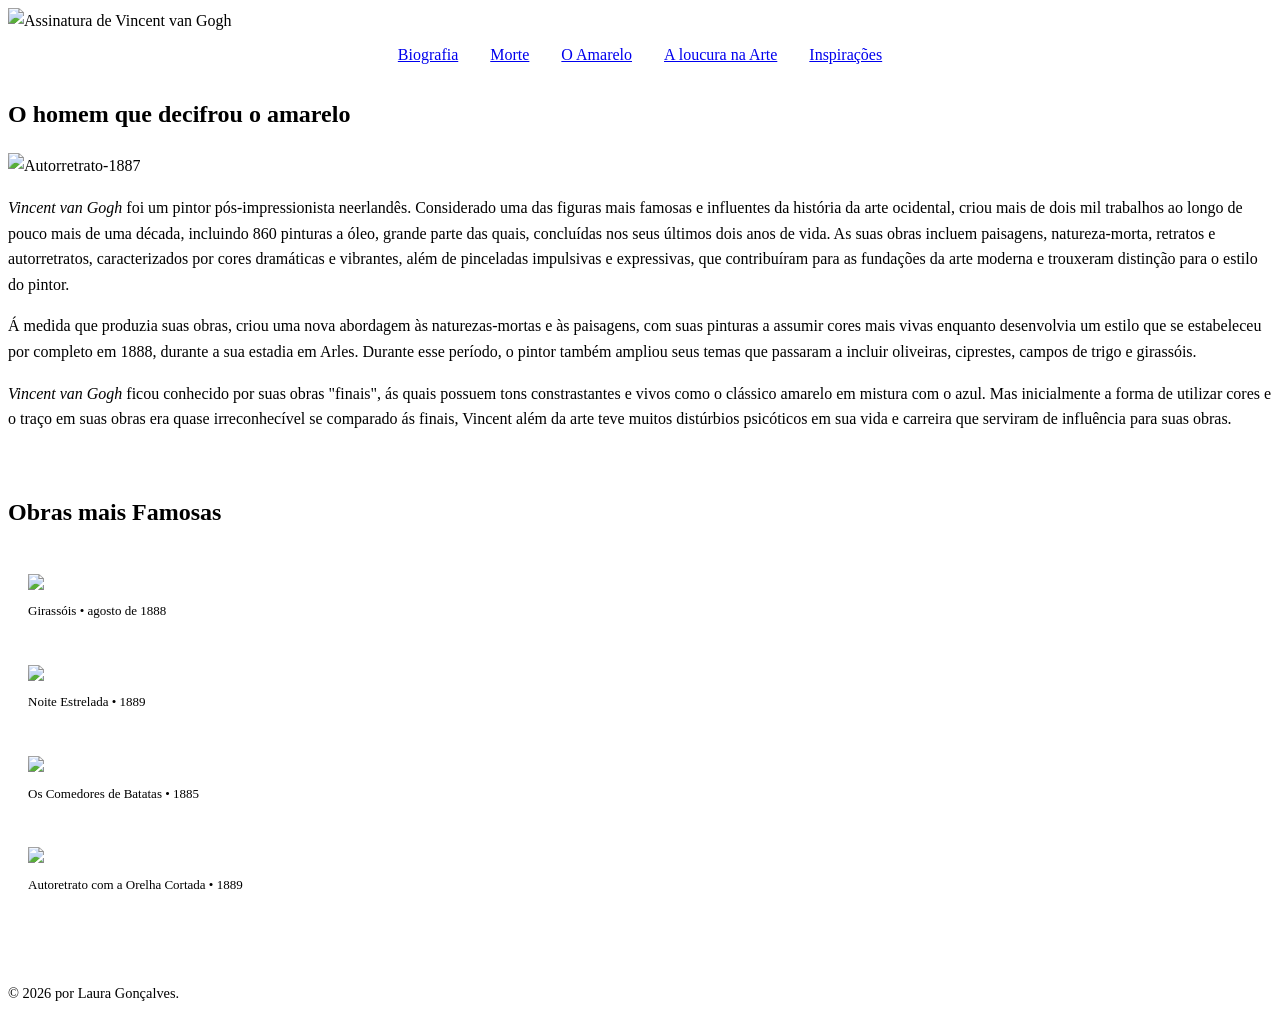
==== index.html @ 4f5bca35 "Clean up HTML structure and formatting Removed HTML entity encoding and fixed formatting." ====
<!DOCTYPE html>
<html lang="en">
<head>
    <meta charset="UTF-8">
    <meta name="viewport" content="width=device-width, initial-scale=1.0">
    <title>Inicio</title>
    <link rel="stylesheet" href="style.css">
</head>
<body>
    
<header>
  <div class="assinatura">
    <img src="img/Vincent_van_Gogh_signature_(Vincent).svg.webp" alt="Assinatura de Vincent van Gogh">
  </div>
</header>

<main>
  <article class="image">
      <nav class="nav-links" id="navLinks">
        <a href="biografia.html">Biografia</a>
        <a href="morte.html">Morte</a>
        <a href="amarelo.html">O Amarelo</a>
        <a href="loucura.html">A loucura na Arte</a>
        <a href="Referencia.html">Inspirações</a>
    </nav>
  </article>

    <h2>O homem que decifrou o amarelo</h2>
    <section class="bio-content">
      <img src="img/Vincent_van_Gogh_-_Self-Portrait_-_Google_Art_Project_(454045).jpg" alt="Autorretrato-1887">
      <article class="bio-text">
        <p>
        <i>Vincent van Gogh</i> foi um pintor pós-impressionista neerlandês. Considerado uma das figuras mais famosas e influentes da história da arte ocidental, criou mais de dois mil trabalhos ao longo de pouco mais de uma década, incluindo 860 pinturas a óleo, grande parte das quais, concluídas nos seus últimos dois anos de vida. As suas obras incluem paisagens, natureza-morta, retratos e autorretratos, caracterizados por cores dramáticas e vibrantes, além de pinceladas impulsivas e expressivas, que contribuíram para as fundações da arte moderna e trouxeram distinção para o estilo do pintor.
        </p>
        <p>
          Á medida que produzia suas obras, criou uma nova abordagem às naturezas-mortas e às paisagens, com suas pinturas a assumir cores mais vivas enquanto desenvolvia um estilo que se estabeleceu por completo em 1888, durante a sua estadia em Arles. Durante esse período, o pintor também ampliou seus temas que passaram a incluir oliveiras, ciprestes, campos de trigo e girassóis.
        </p>
        <p>
          <i>Vincent van Gogh</i> ficou conhecido por suas obras "finais", ás quais possuem tons constrastantes e vivos como o clássico amarelo em mistura com o azul. Mas inicialmente a forma de utilizar cores e o traço em suas obras era quase irreconhecível se comparado ás finais, Vincent além da arte teve muitos distúrbios psicóticos em sua vida e carreira que serviram de influência para suas obras.
        </p>
      </article>
    </section>
  </section><br>

<h2>Obras mais Famosas</h2>
 <section class="obra-grid">
  <div class="obra-card">
    <div class="capa">
      <img src="img/girassois.jpg">
    </div>
    <span>Girassóis • agosto de 1888</span>
 <br>
</div>

  <div class="obra-card">
    <div class="capa">
      <img src="img/Noite-estrelada-Van-Gogh-1024x811-1.jpg">
    </div>
    <span>Noite Estrelada • 1889</span>
</div>

  <div class="obra-card">
    <div class="capa">
      <img src="img/oscomedoresdebatatas-cke.webp">
    </div>
    <span>Os Comedores de Batatas • 1885</span>
</div>

<div class="obra-card">
    <div class="capa">
      <img src="img/autorretratocomaorelhacortada-cke.webp">
    </div>
    <span>Autoretrato com a Orelha Cortada • 1889</span>
</div><br>
</main><br>


<footer>
    <p>&copy; 2026 por Laura Gonçalves.</p>
</footer>
</body>
</html>
---- style.css ----
body {
  line-height: 1.6;
  overflow-wrap: break-word;
}

img {
  max-width: 100%;
  height: auto;
}

h1 {
  font-size: clamp(1.25rem, 1rem + 1.5vw, 1.5rem);
}

h2 {
  font-size: clamp(1.25rem, 1rem + 1.5vw, 1.5rem);
}

header {
  padding: 0.5rem var(--gutter);
  justify-content: center;
  align-items: center;
}

header h1 {
  font-size: clamp(1.5rem, 1rem + 3vw, 2.1875rem);
}

main {
  font-size: 1rem;
}

main > *:not(.image) {
  width: min(100% - 2 * var(--gutter), 80rem);
  margin-inline: auto;
}

main p {
  margin-bottom: 1rem;
}

footer {
  padding: 0.75rem var(--gutter);
  justify-content: center;
  font-size: 0.9rem;
}

.nav-links {
  display: flex;
  flex-wrap: wrap;
  justify-content: center;
  gap: 0.25rem 1rem;
  padding: 0.75rem var(--gutter);
  margin-bottom: 0;
}

.nav-links a {
  font-size: 1rem;
  padding: 0.5rem;
}


.bio-content,
.b-content {
  gap: clamp(1rem, 4vw, 2.5rem);
}

.bio-content img,
.b-content img {
  width: min(100%, 17.5rem);
  height: auto;
  aspect-ratio: 1 / 1;
}

.bio-text,
.b-text {
  flex: 1 1 18rem;
  min-width: 0;
  font-size: 1rem;
}

.assinatura img {
  display: block;
  max-width: 100%;
  height: auto;
}

.obra-grid {
  grid-template-columns: repeat(auto-fit, minmax(min(100%, 14rem), 1fr));
  gap: clamp(1rem, 3vw, 1.5625rem);
}

.obra-card {
  padding: clamp(0.75rem, 2vw, 1.25rem);
}

.obra-card span {
  font-size: 0.8125rem;
}

.loucura img {
  display: block;
  width: 100%;
  max-width: 37.5rem;
  height: auto;
  aspect-ratio: 1 / 1;
  object-fit: cover;
  margin: 0 auto 1rem;
}

#ref {
  padding: 1rem 1.25rem;
  gap: 1rem;
  flex-wrap: wrap;
}

#ref ul {
  padding-left: 1.25rem;
  flex: 1 1 15rem;
  min-width: 0;
}

#ref li {
  overflow-wrap: anywhere;
}

.butao {
  min-height: 2.75rem;
}

#tinoco img {
  display: block;
  width: 100%;
  max-width: 68.75rem;
  height: auto;
  aspect-ratio: 11 / 6;
  margin: 1.25rem auto;
}

@media (min-width: 100rem) {
  html {
    font-size: 112.5%;
  }
}

@media (max-width: 48rem) {

  .nav-links {
    gap: 0;
  }

  .nav-links a {
    display: block;
    padding: 0.8rem 0.5rem;
    border-top: 1px solid rgba(233, 228, 179, 0.25);
  }

  .bio-content,
  .b-content {
    flex-direction: column;
    align-items: stretch;
  }

  .bio-content img,
  .b-content img {
    width: 100%;
    max-width: 28rem;
    align-self: center;
  }

  .bio-text,
  .b-text {
    flex: none;
    width: 100%;
  }

  .b-text img {
    display: block;
    margin-inline: auto;
  }

  .b-content label {
    display: block;
    text-align: center;
    font-size: 0.875rem;
  }

  #ref {
    flex-direction: column;
    gap: 0.5rem;
  }

  #ref ul {
    flex: none;
  }
}
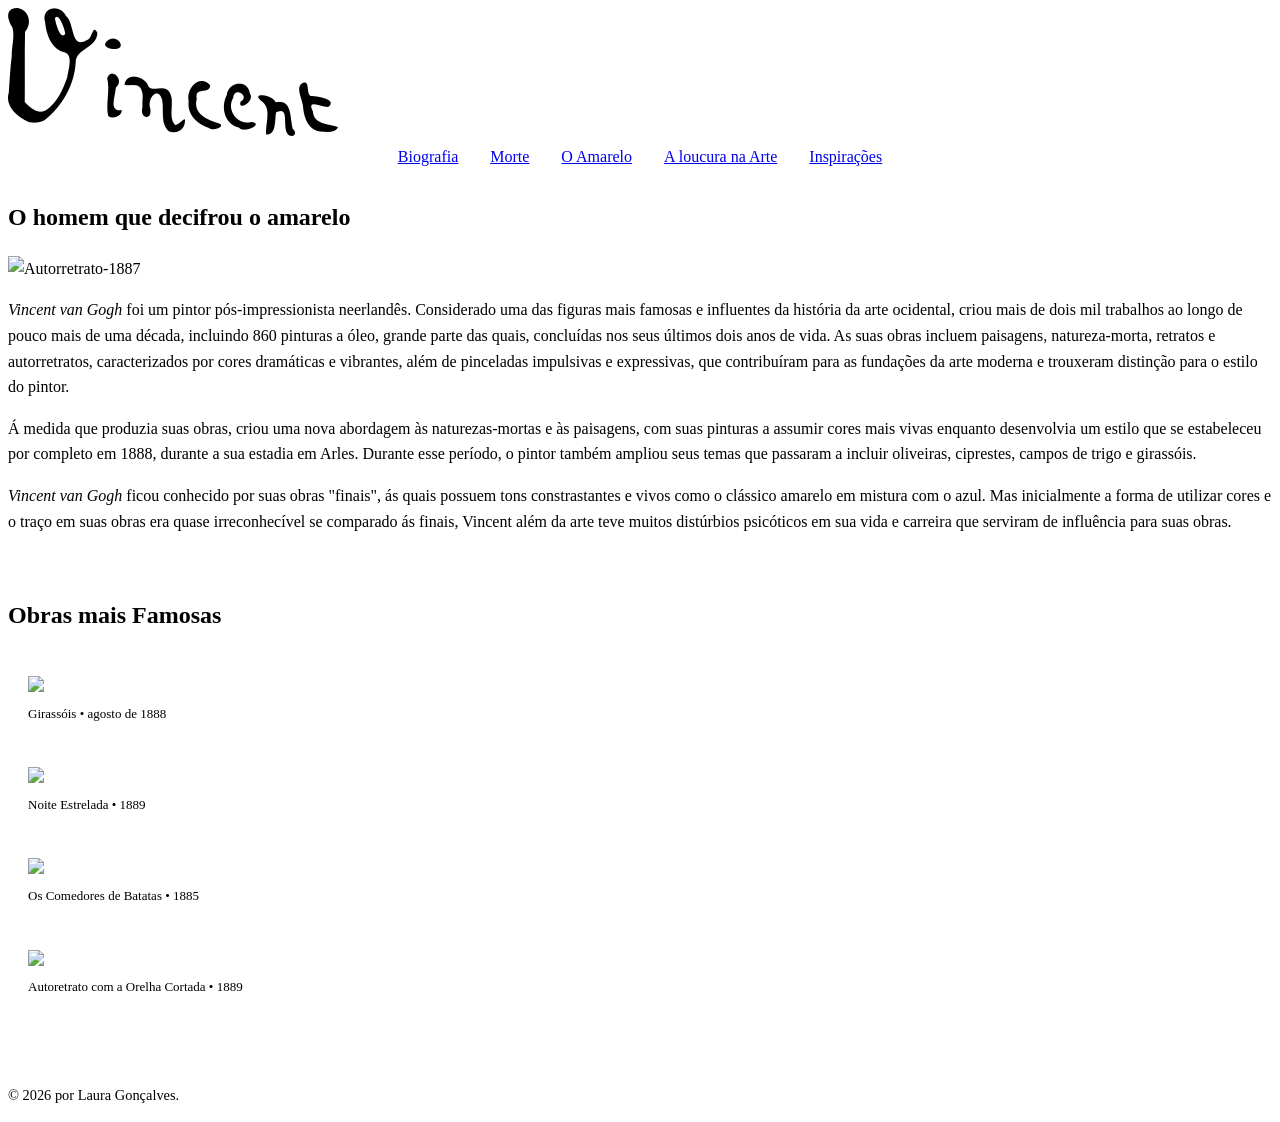
==== commit 820f2980: "Fix HTML encoding issues in index.html" ====
--- a/index.html
+++ b/index.html
@@ -10,7 +10,7 @@
     
 <header>
   <div class="assinatura">
-    <img src="img/Vincent_van_Gogh_signature_(Vincent).svg.webp" alt="Assinatura de Vincent van Gogh">
+    <img src="Vincent_van_Gogh_signature_(Vincent).svg.webp" alt="Assinatura de Vincent van Gogh">
   </div>
 </header>
 
--- a/style.css
+++ b/style.css
@@ -1,6 +1,7 @@
 body {
   line-height: 1.6;
   overflow-wrap: break-word;
+  background-image: url(fundo.png);
 }
 
 img {
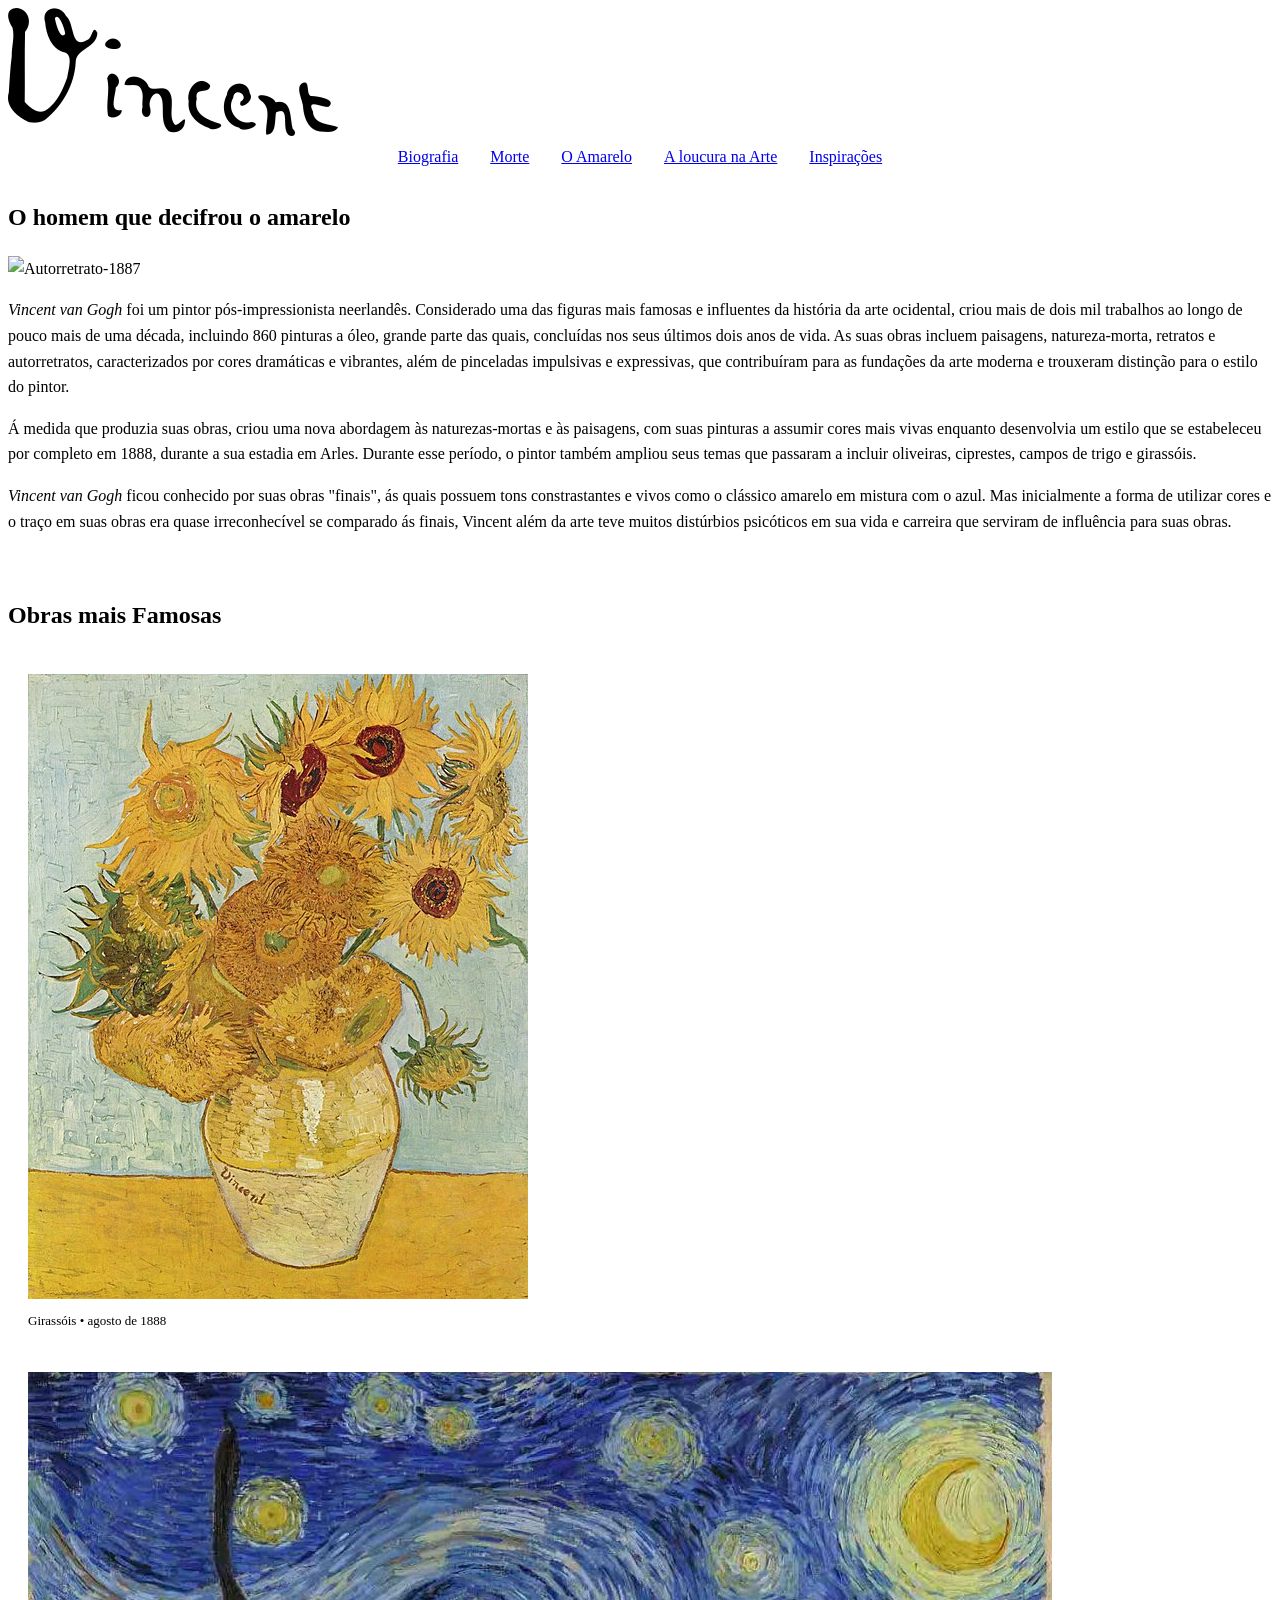
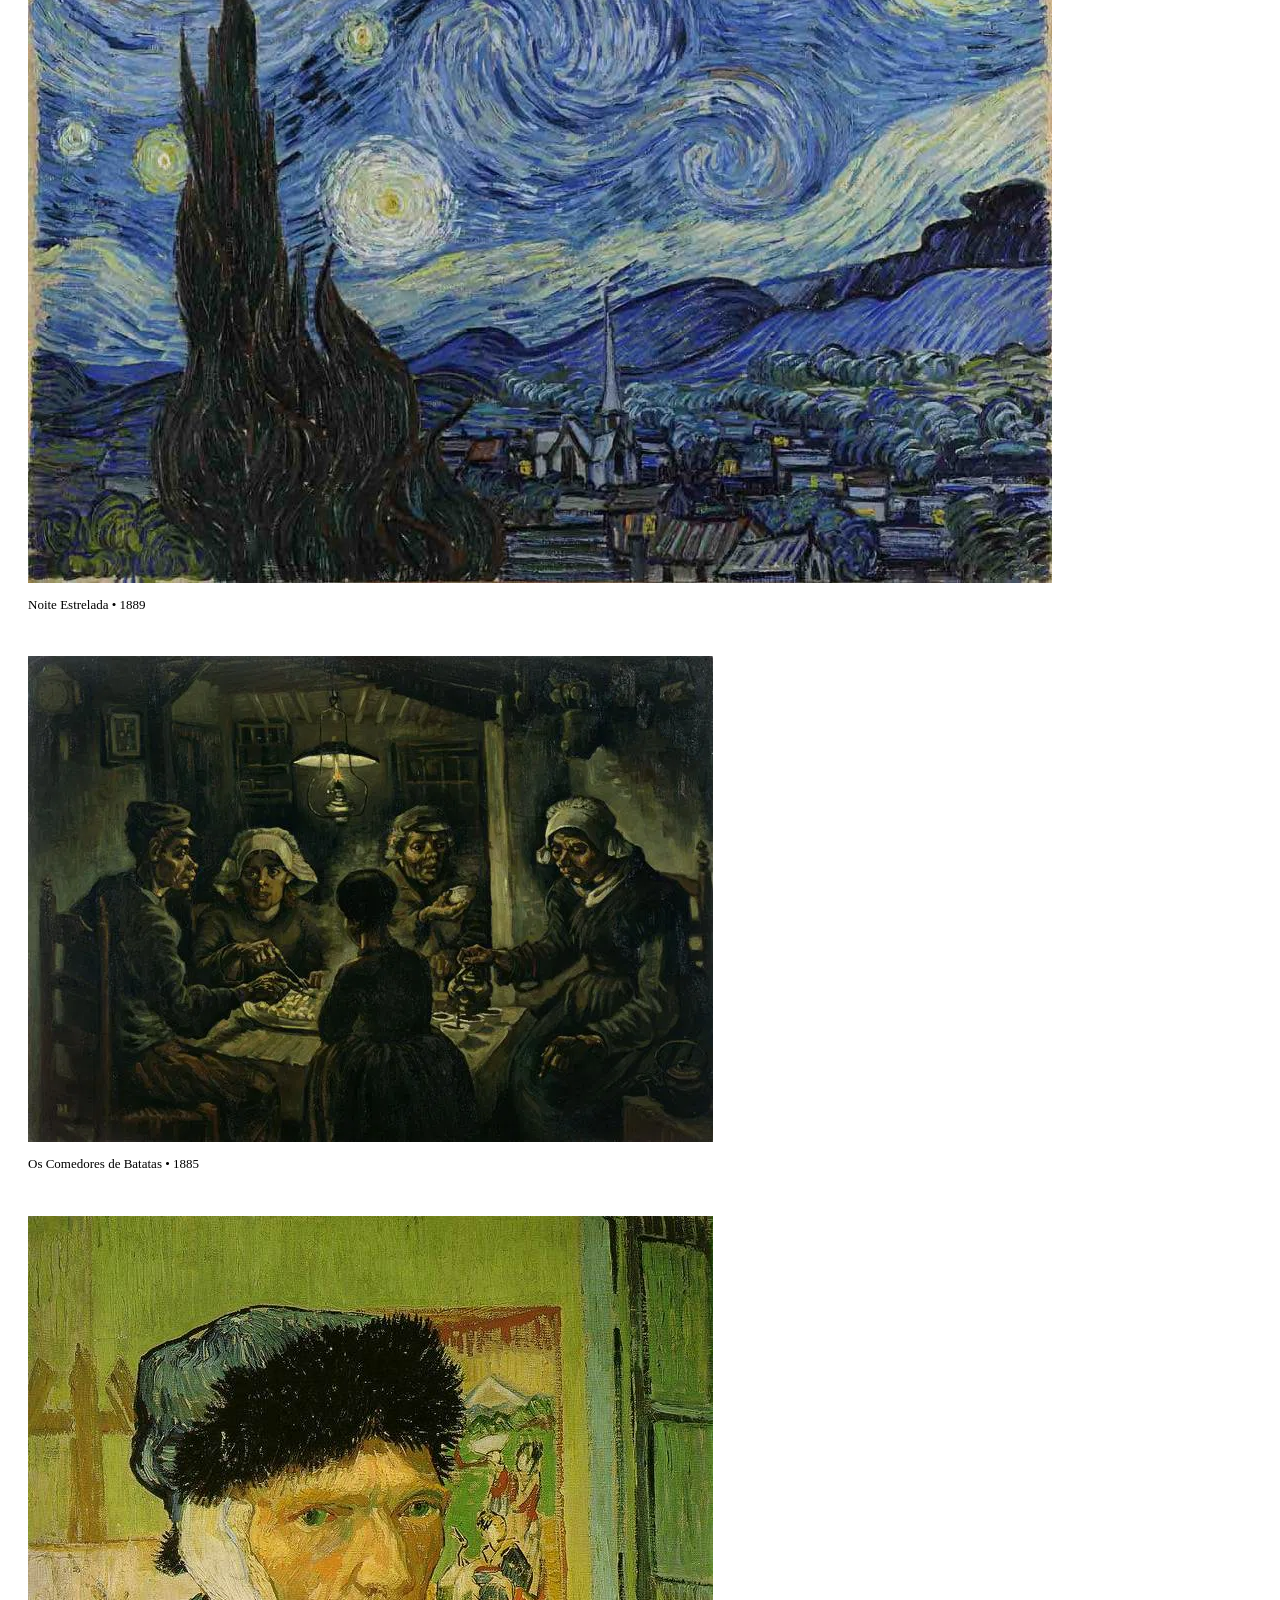
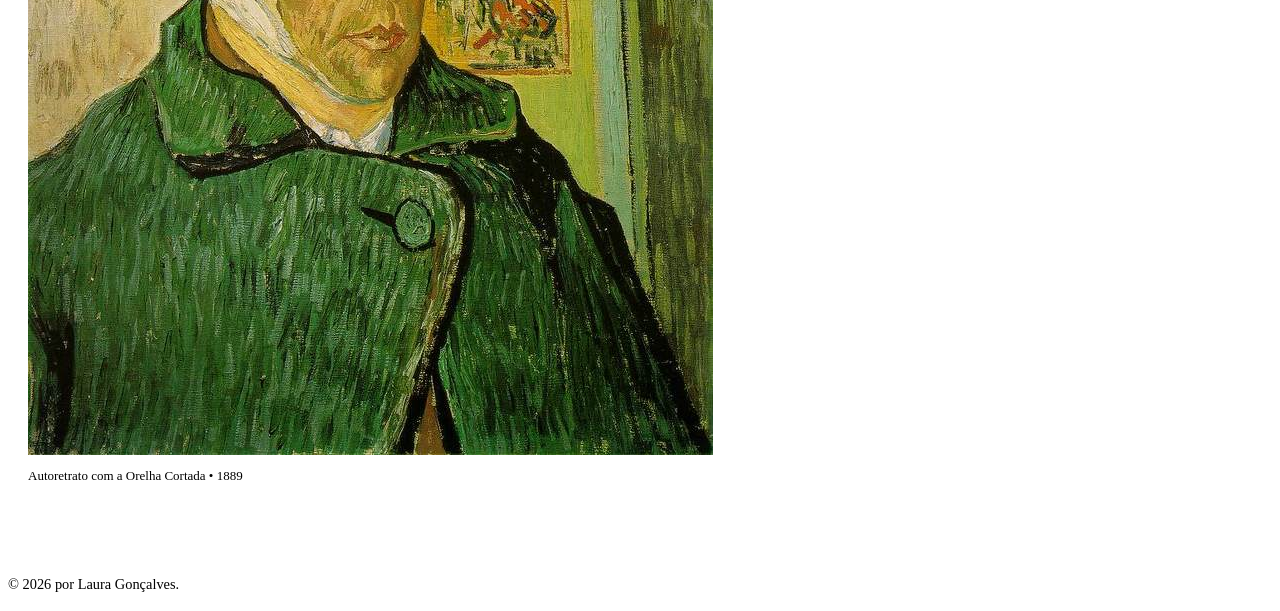
==== commit cb59ab9a: "Fix HTML encoding issues in index.html" ====
--- a/index.html
+++ b/index.html
@@ -27,7 +27,7 @@
 
     <h2>O homem que decifrou o amarelo</h2>
     <section class="bio-content">
-      <img src="img/Vincent_van_Gogh_-_Self-Portrait_-_Google_Art_Project_(454045).jpg" alt="Autorretrato-1887">
+      <img src="Vincent_van_Gogh_-_Self-Portrait_-_Google_Art_Project_(454045).jpg" alt="Autorretrato-1887">
       <article class="bio-text">
         <p>
         <i>Vincent van Gogh</i> foi um pintor pós-impressionista neerlandês. Considerado uma das figuras mais famosas e influentes da história da arte ocidental, criou mais de dois mil trabalhos ao longo de pouco mais de uma década, incluindo 860 pinturas a óleo, grande parte das quais, concluídas nos seus últimos dois anos de vida. As suas obras incluem paisagens, natureza-morta, retratos e autorretratos, caracterizados por cores dramáticas e vibrantes, além de pinceladas impulsivas e expressivas, que contribuíram para as fundações da arte moderna e trouxeram distinção para o estilo do pintor.
@@ -46,7 +46,7 @@
  <section class="obra-grid">
   <div class="obra-card">
     <div class="capa">
-      <img src="img/girassois.jpg">
+      <img src="girassois.jpg">
     </div>
     <span>Girassóis • agosto de 1888</span>
  <br>
@@ -54,21 +54,21 @@
 
   <div class="obra-card">
     <div class="capa">
-      <img src="img/Noite-estrelada-Van-Gogh-1024x811-1.jpg">
+      <img src="Noite-estrelada-Van-Gogh-1024x811-1.jpg">
     </div>
     <span>Noite Estrelada • 1889</span>
 </div>
 
   <div class="obra-card">
     <div class="capa">
-      <img src="img/oscomedoresdebatatas-cke.webp">
+      <img src="oscomedoresdebatatas-cke.webp">
     </div>
     <span>Os Comedores de Batatas • 1885</span>
 </div>
 
 <div class="obra-card">
     <div class="capa">
-      <img src="img/autorretratocomaorelhacortada-cke.webp">
+      <img src="autorretratocomaorelhacortada-cke.webp">
     </div>
     <span>Autoretrato com a Orelha Cortada • 1889</span>
 </div><br>
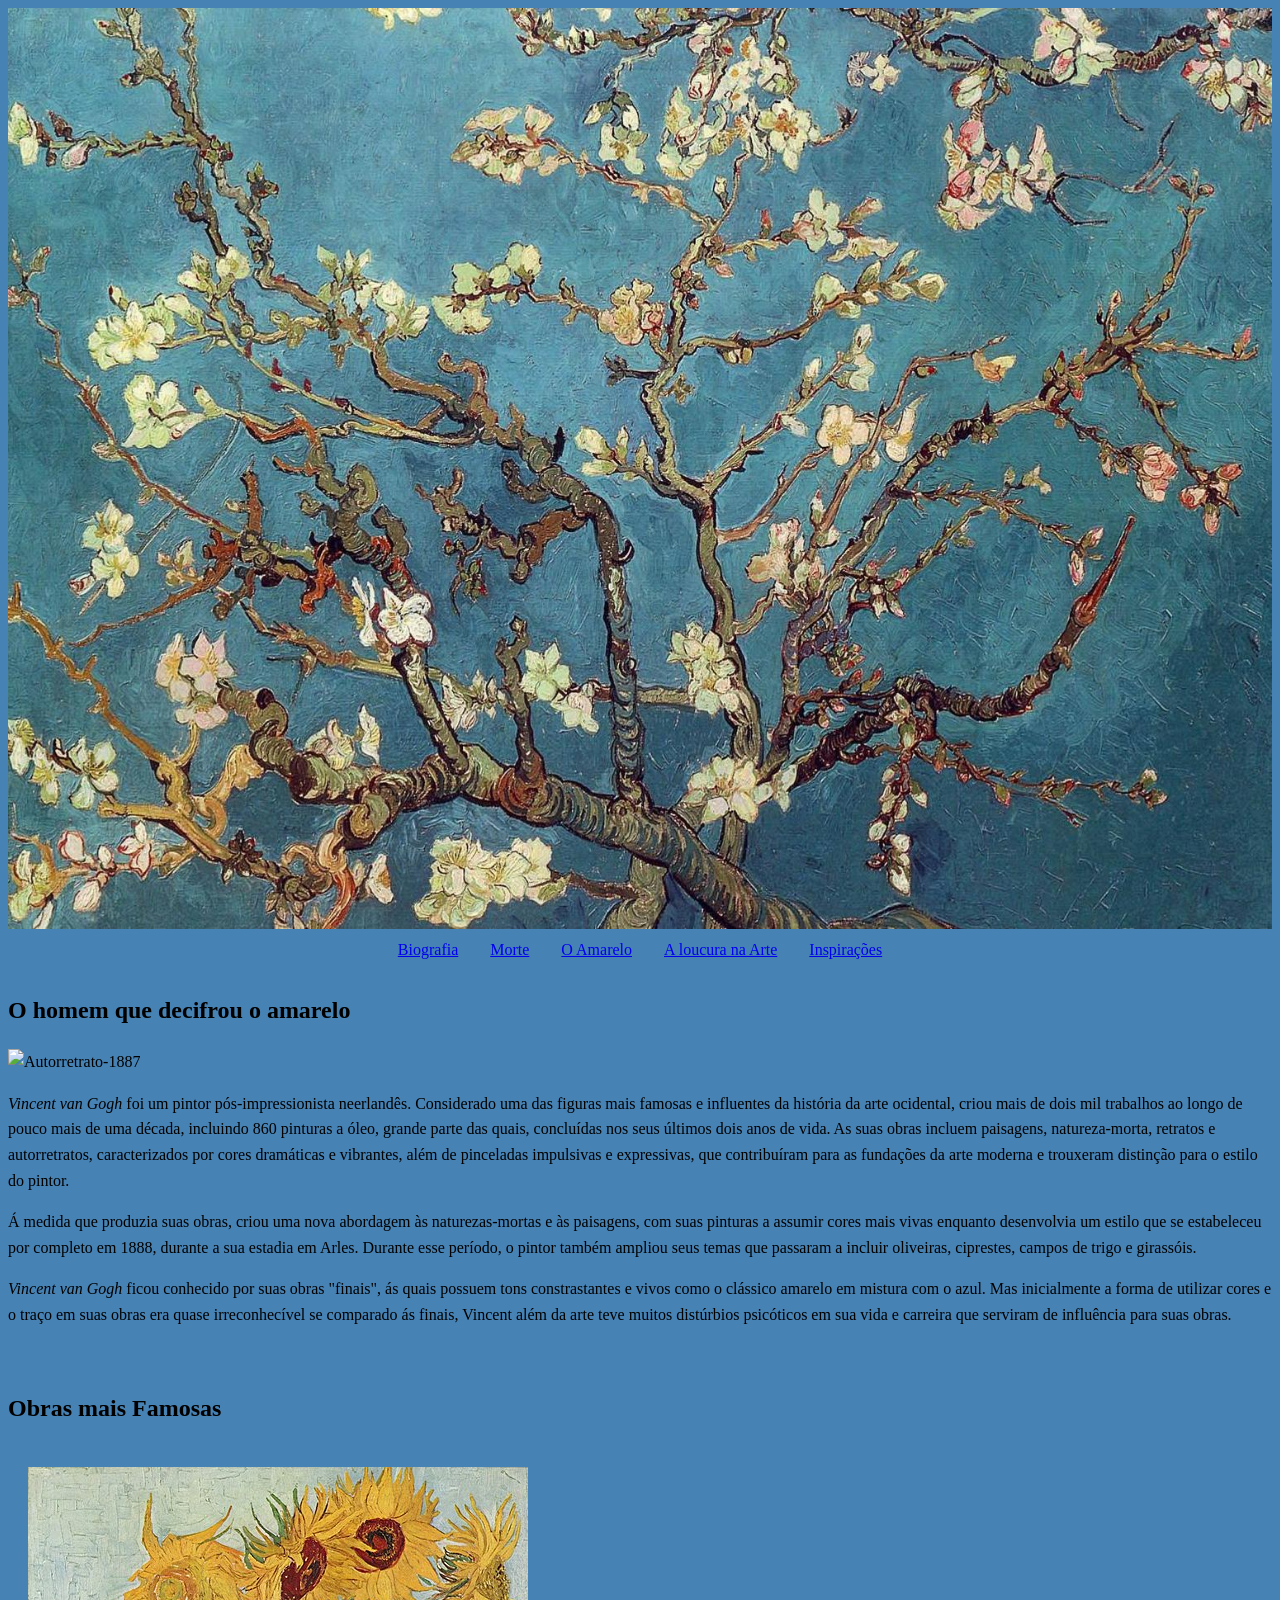
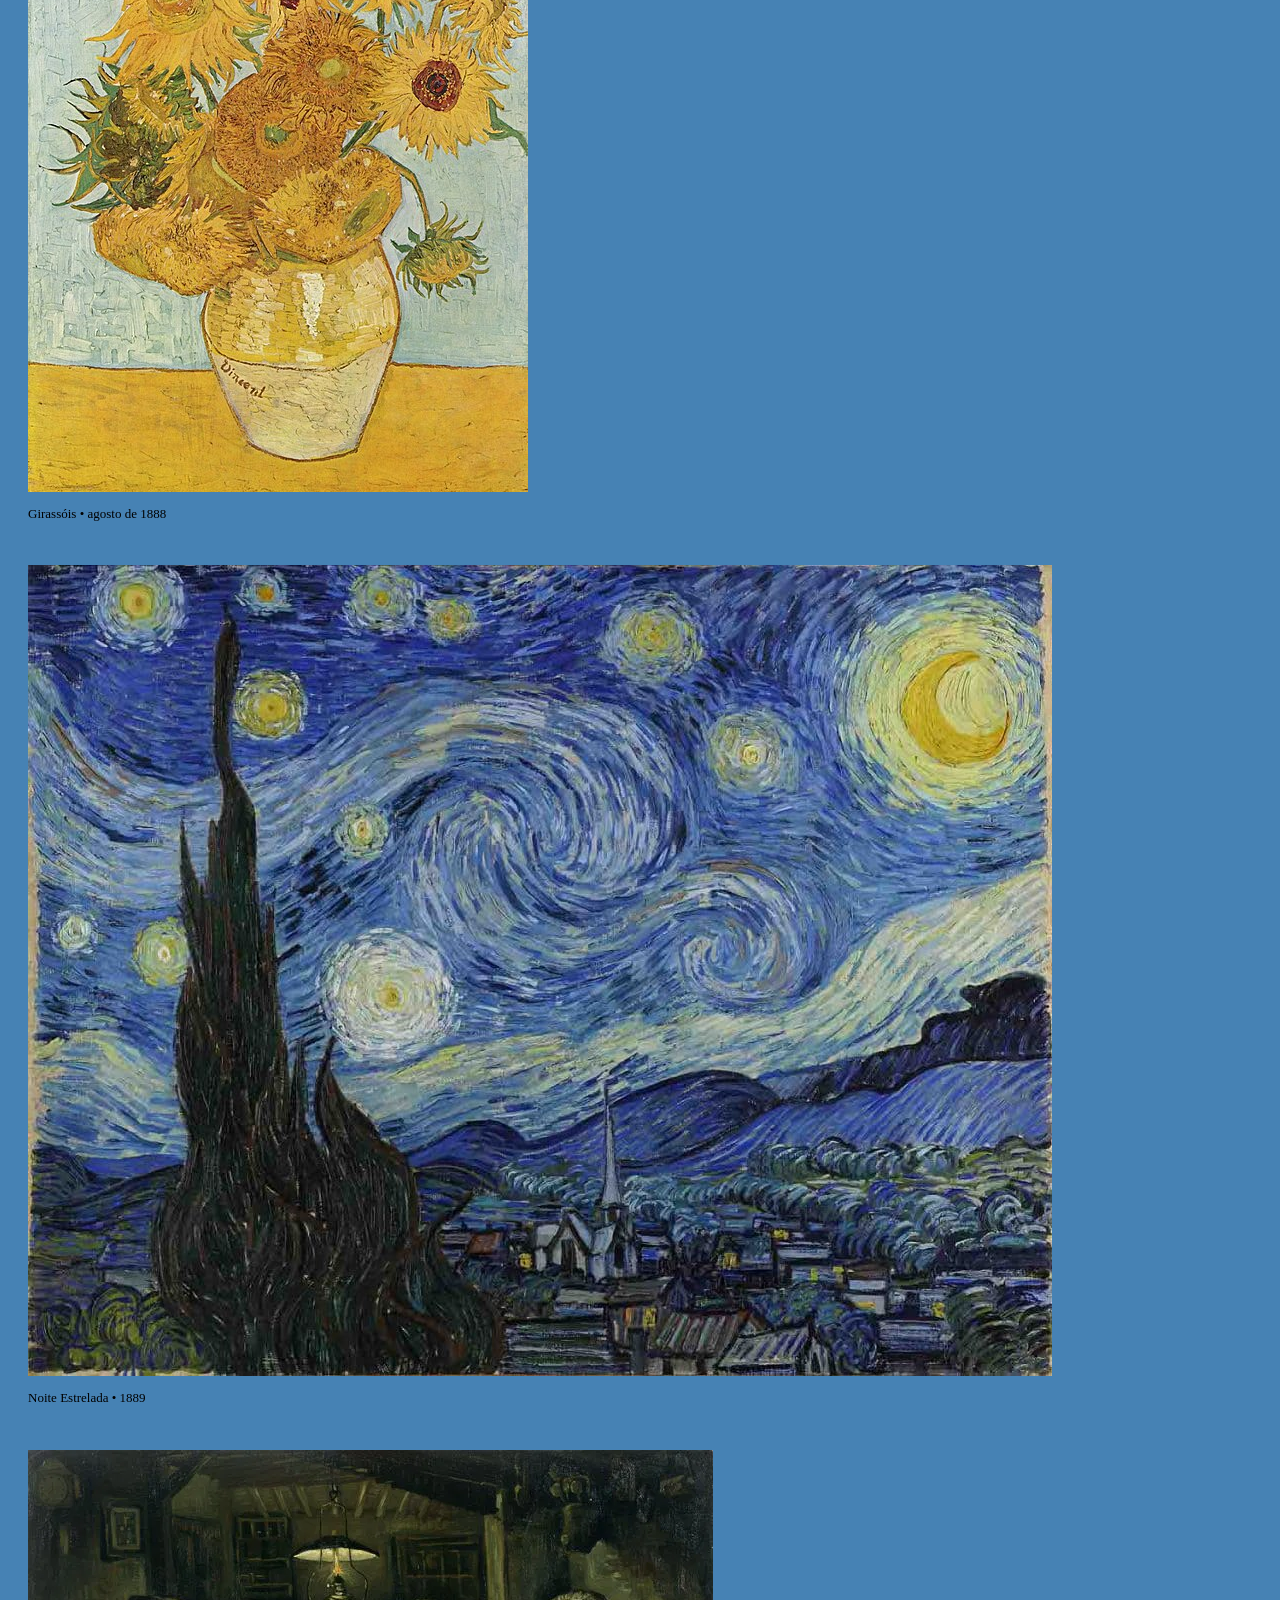
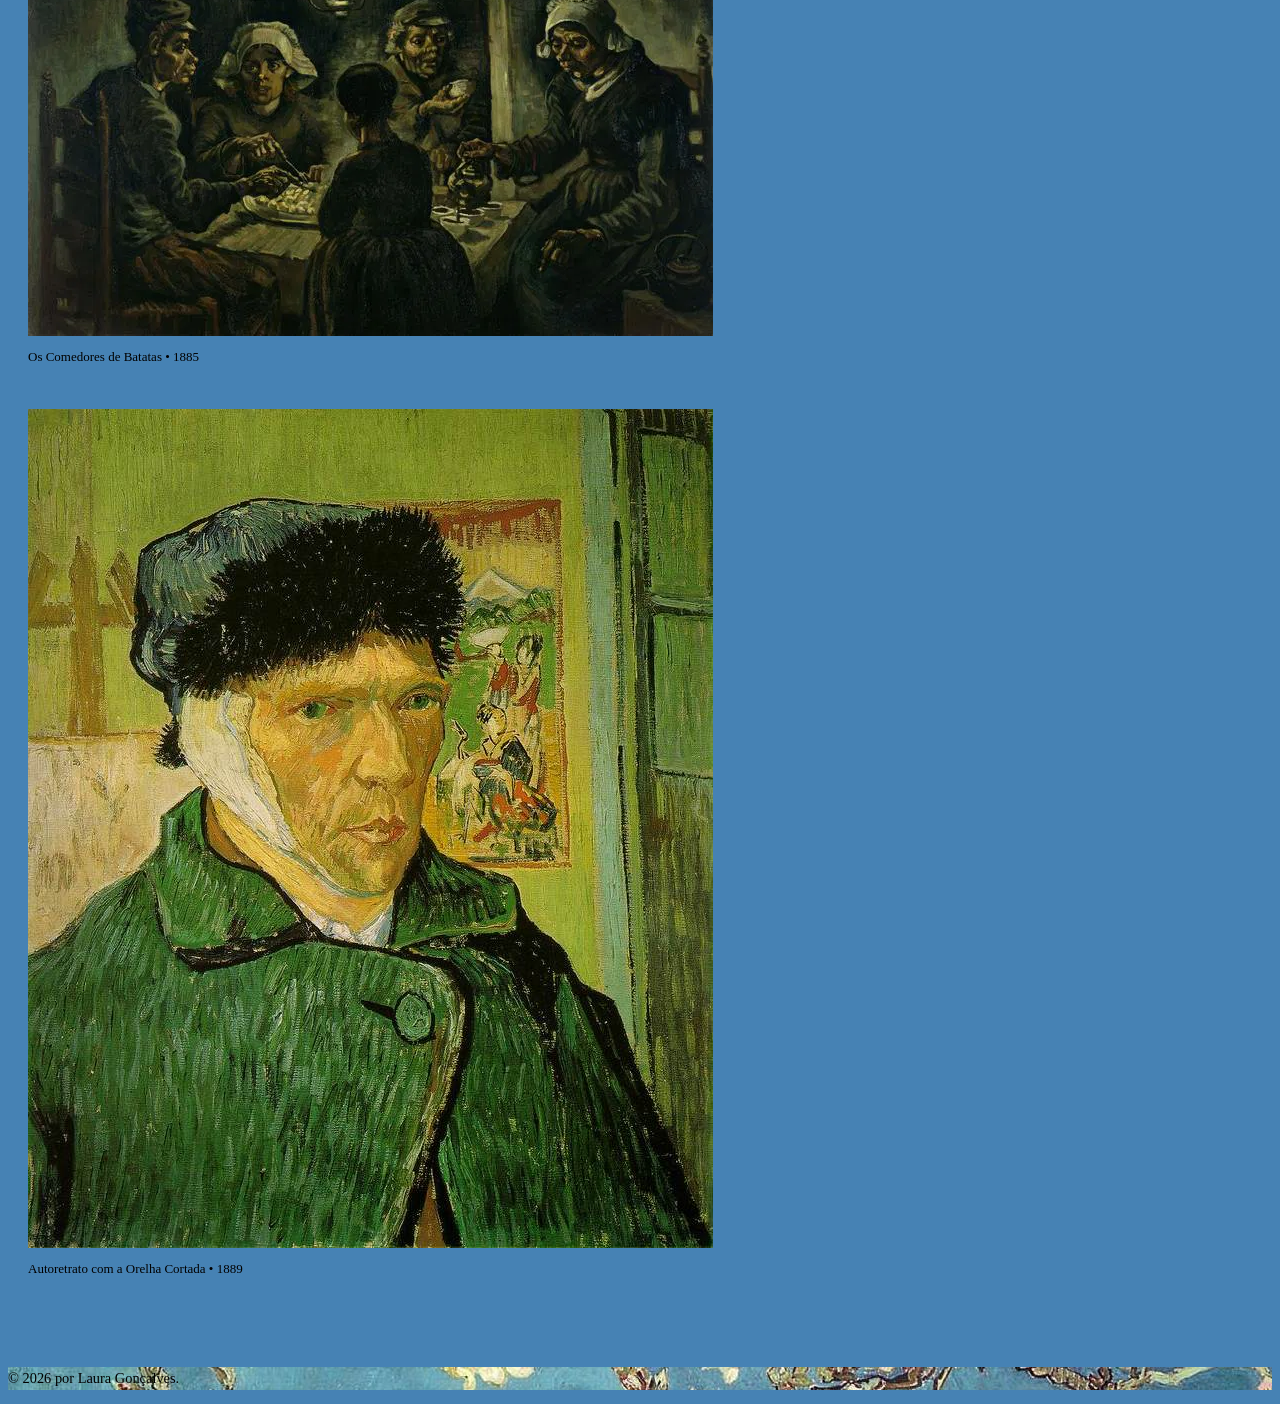
==== commit 802c9a1c: "Modify index.html layout and update signature image Updated the signature image and adjusted the lay" ====
--- a/index.html
+++ b/index.html
@@ -10,7 +10,7 @@
     
 <header>
   <div class="assinatura">
-    <img src="Vincent_van_Gogh_signature_(Vincent).svg.webp" alt="Assinatura de Vincent van Gogh">
+    <img src="fundo.jpg">
   </div>
 </header>
 
--- a/style.css
+++ b/style.css
@@ -1,7 +1,7 @@
 body {
   line-height: 1.6;
   overflow-wrap: break-word;
-  background-image: url(fundo.png);
+  background-color: #4682B4;
 }
 
 img {
@@ -21,6 +21,7 @@
   padding: 0.5rem var(--gutter);
   justify-content: center;
   align-items: center;
+  background-image: url(fundo.jpg);
 }
 
 header h1 {
@@ -44,6 +45,7 @@
   padding: 0.75rem var(--gutter);
   justify-content: center;
   font-size: 0.9rem;
+  background-image: url(fundo.jpg);
 }
 
 .nav-links {
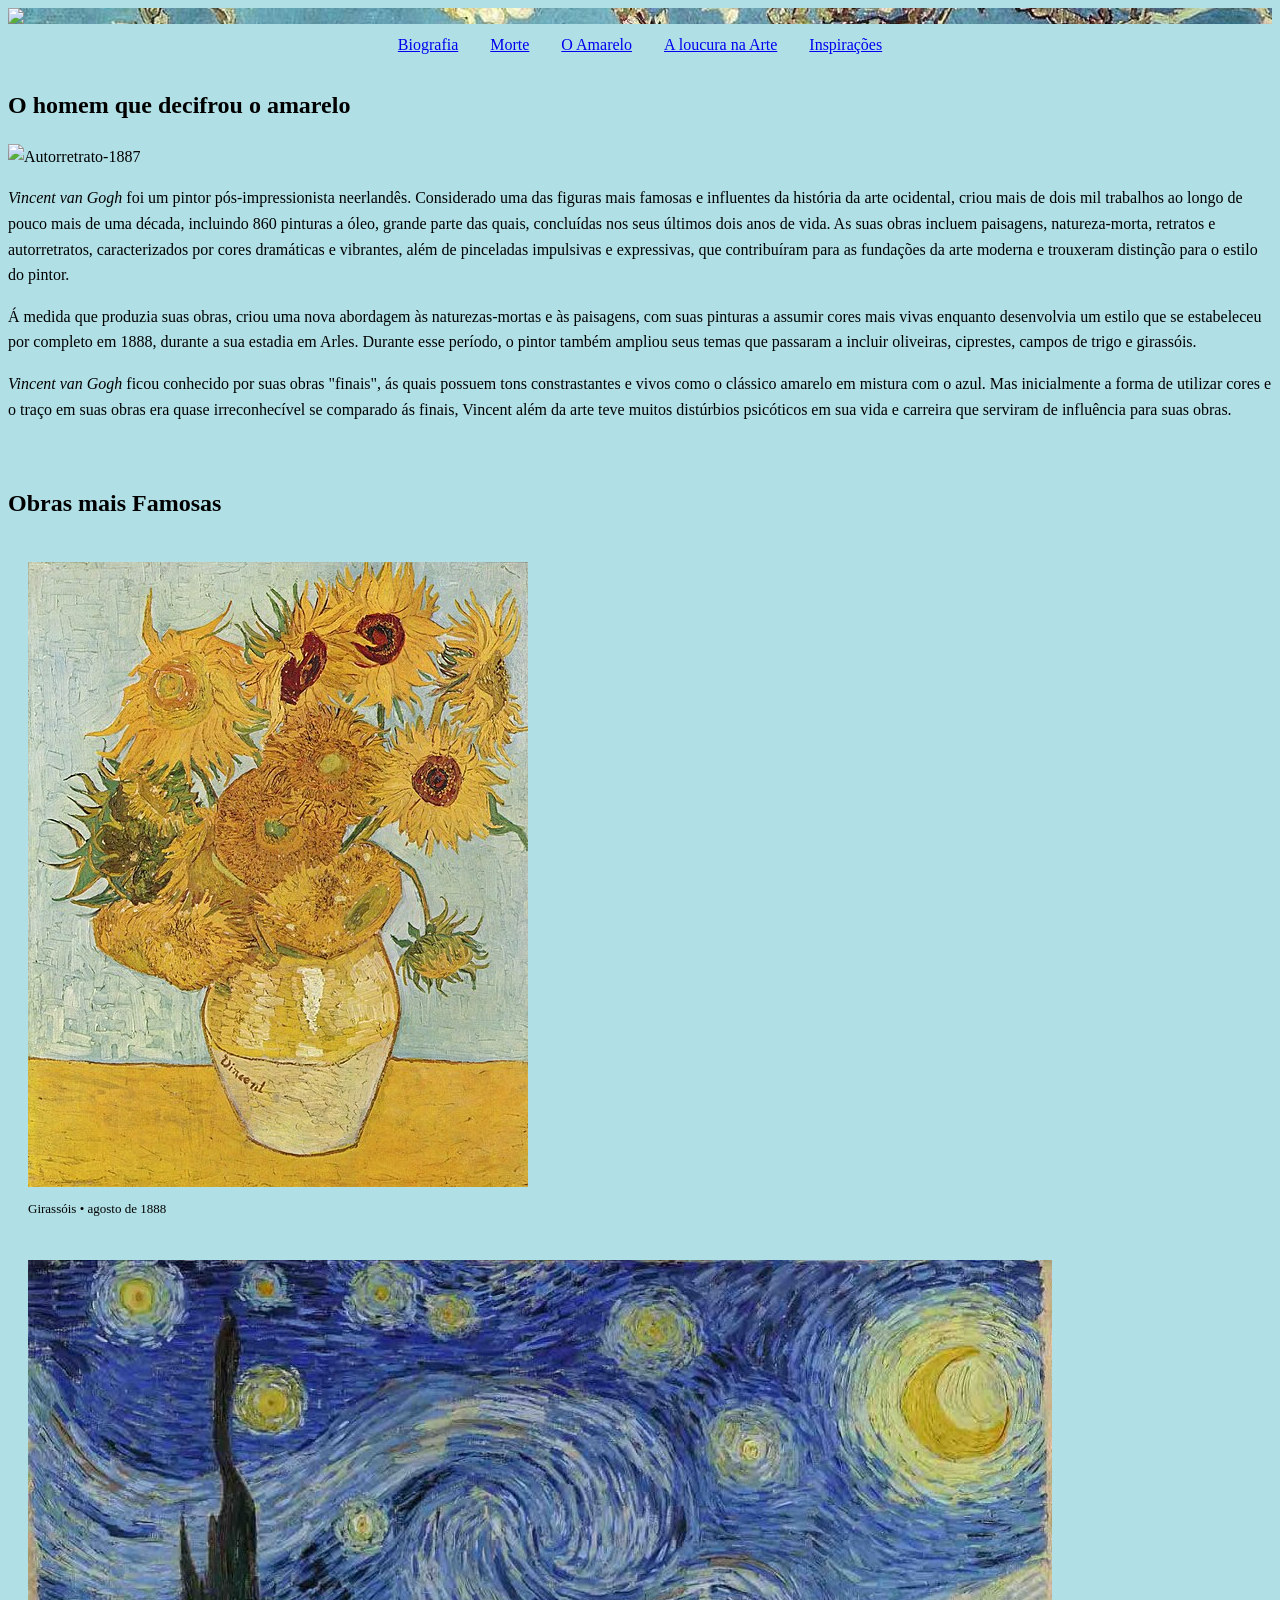
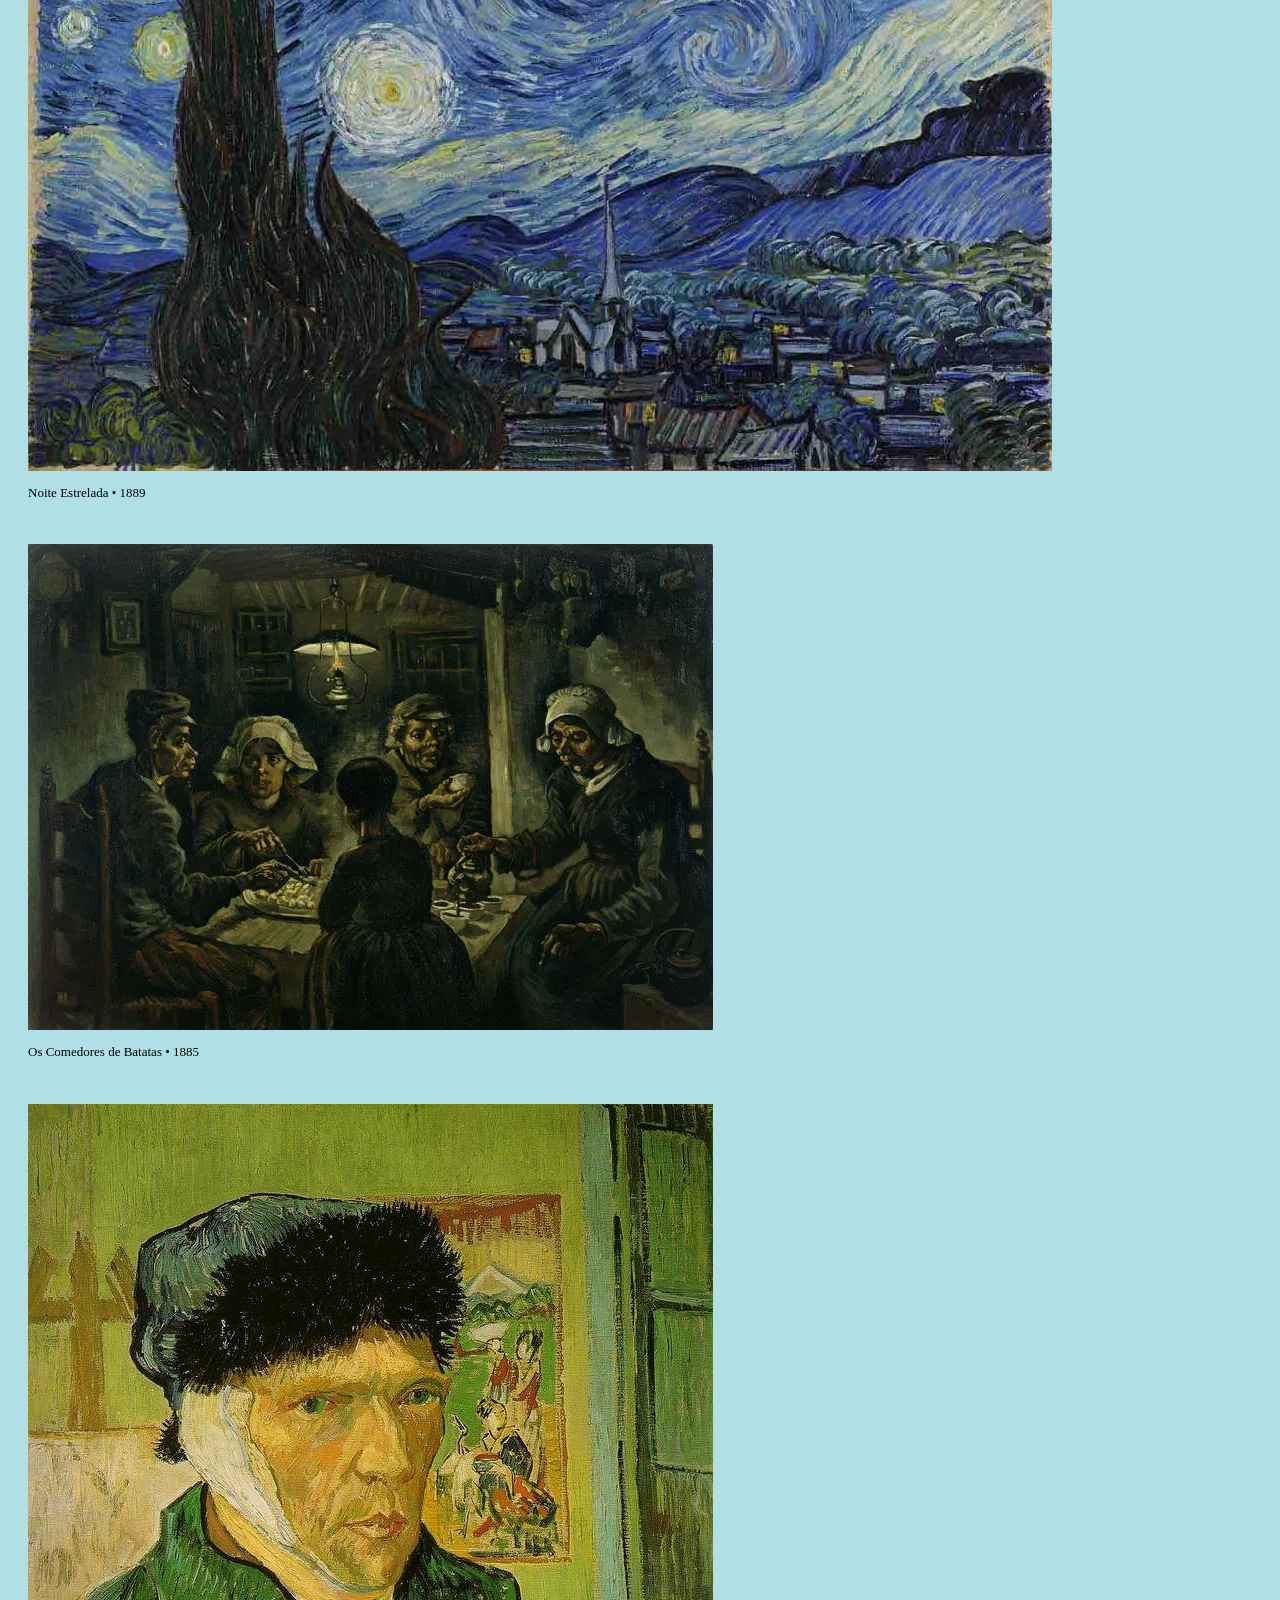
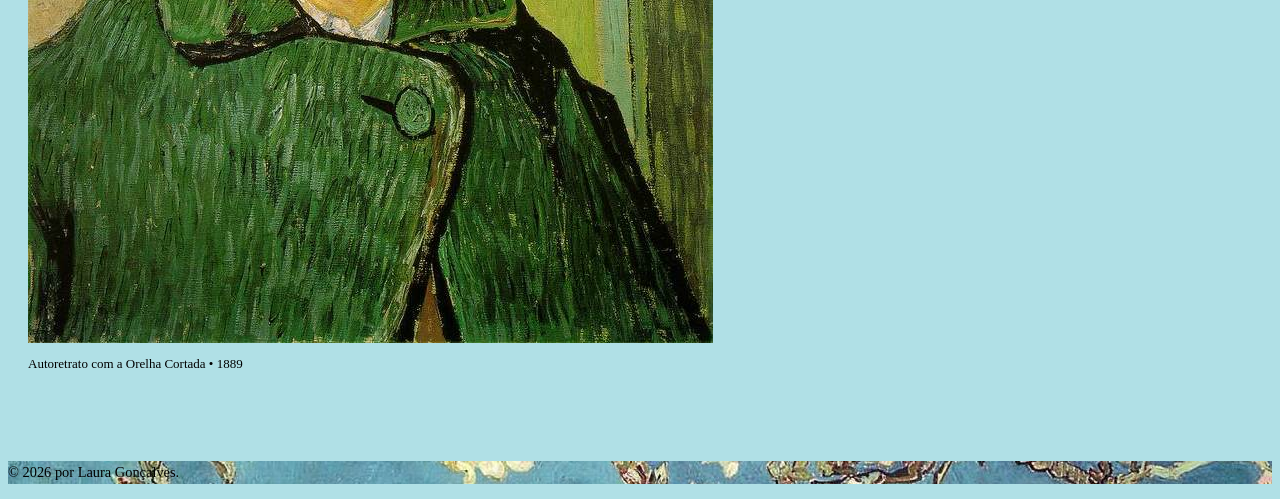
==== commit 98cdba38: "Modify header image and fix HTML structure Updated the signature image in the header and corrected H" ====
--- a/index.html
+++ b/index.html
@@ -10,7 +10,7 @@
     
 <header>
   <div class="assinatura">
-    <img src="fundo.jpg">
+    <img src="Assinatura de Vincent van Gogh">
   </div>
 </header>
 
--- a/style.css
+++ b/style.css
@@ -1,7 +1,7 @@
 body {
   line-height: 1.6;
   overflow-wrap: break-word;
-  background-color: #4682B4;
+  background-color:	#B0E0E6;
 }
 
 img {
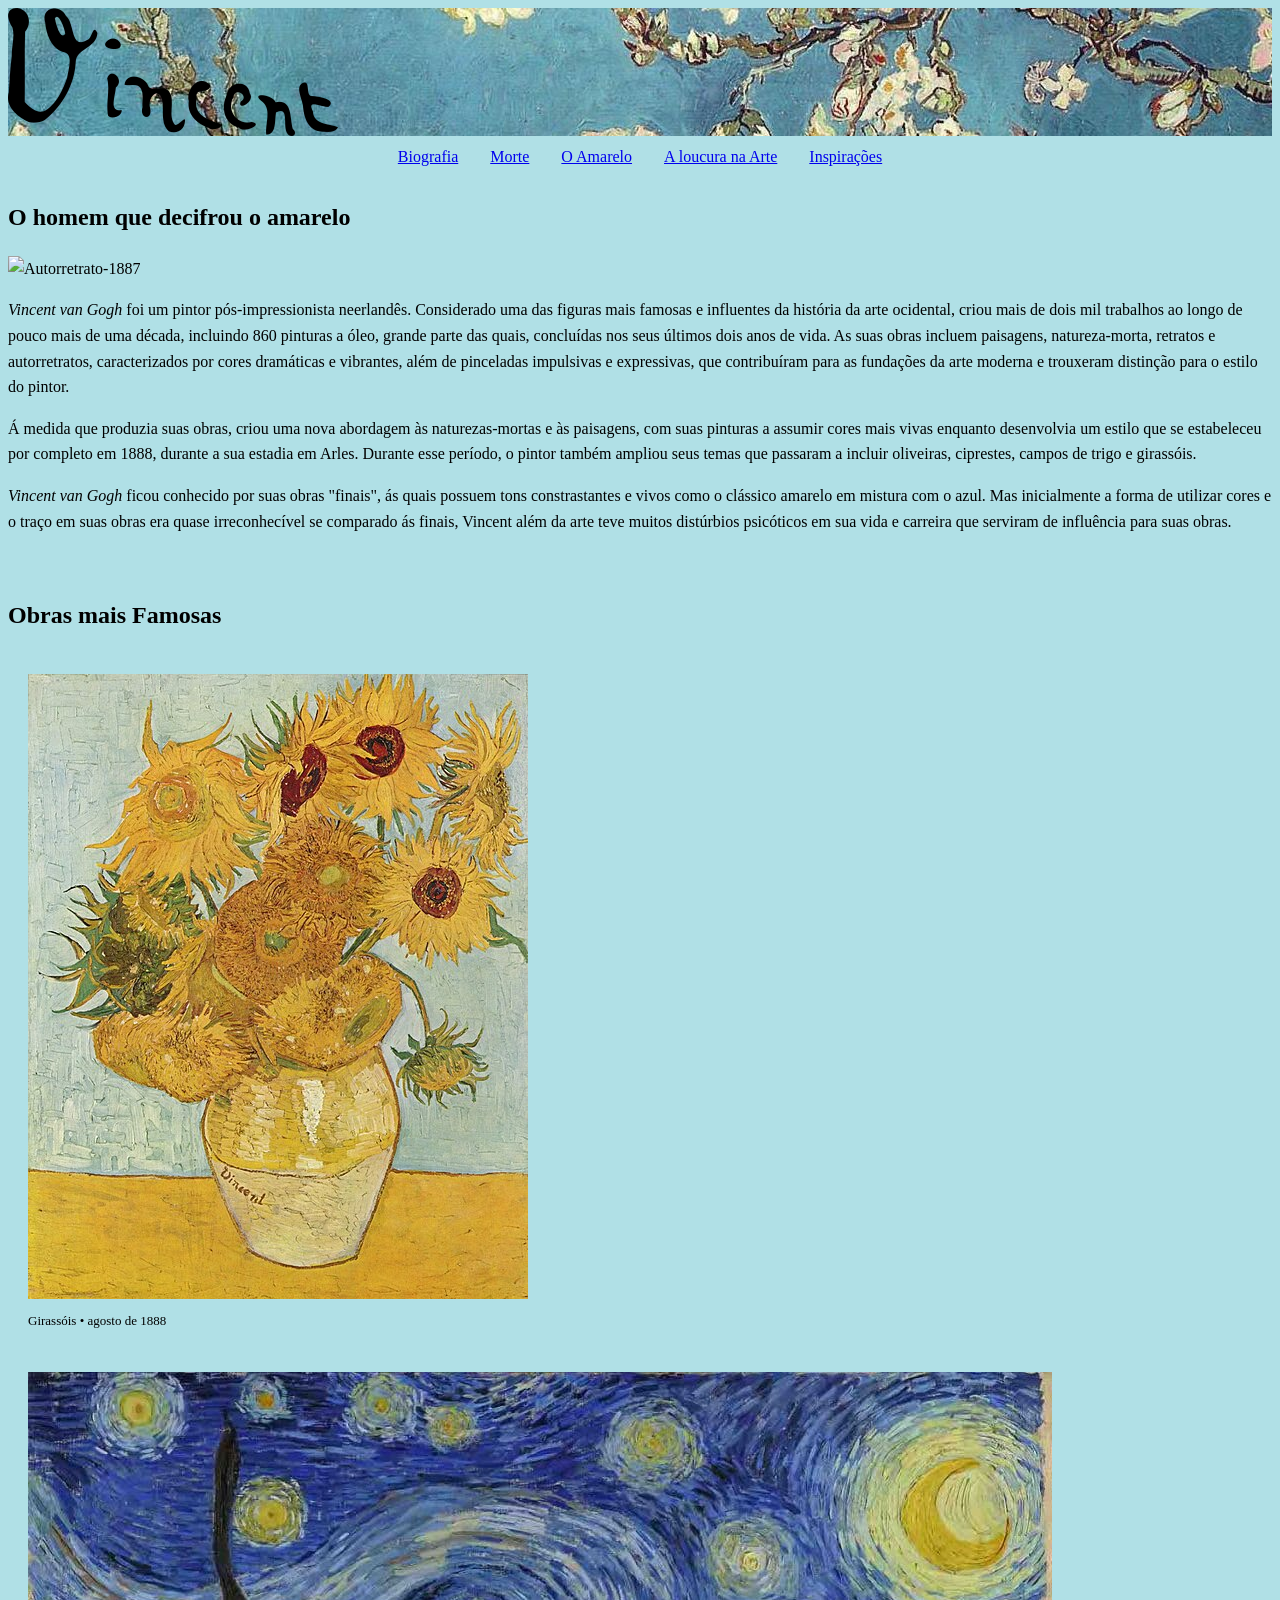
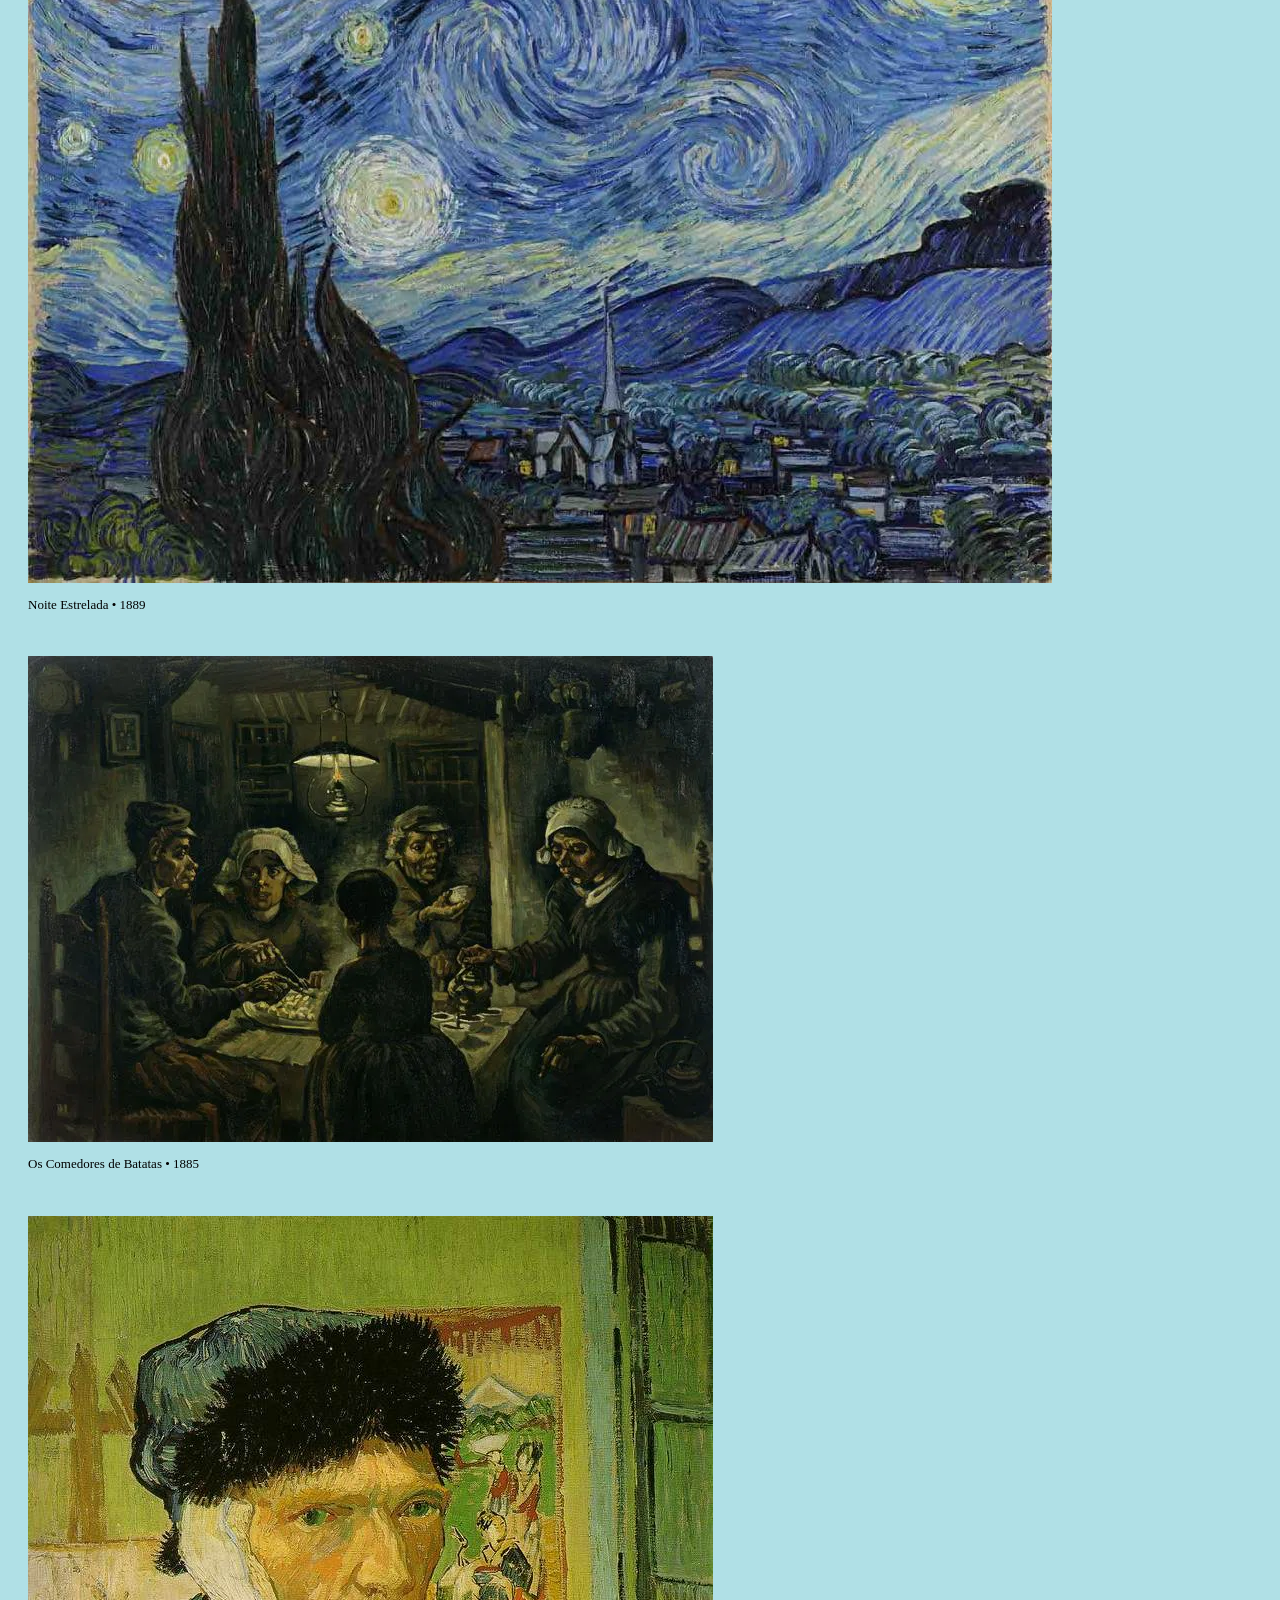
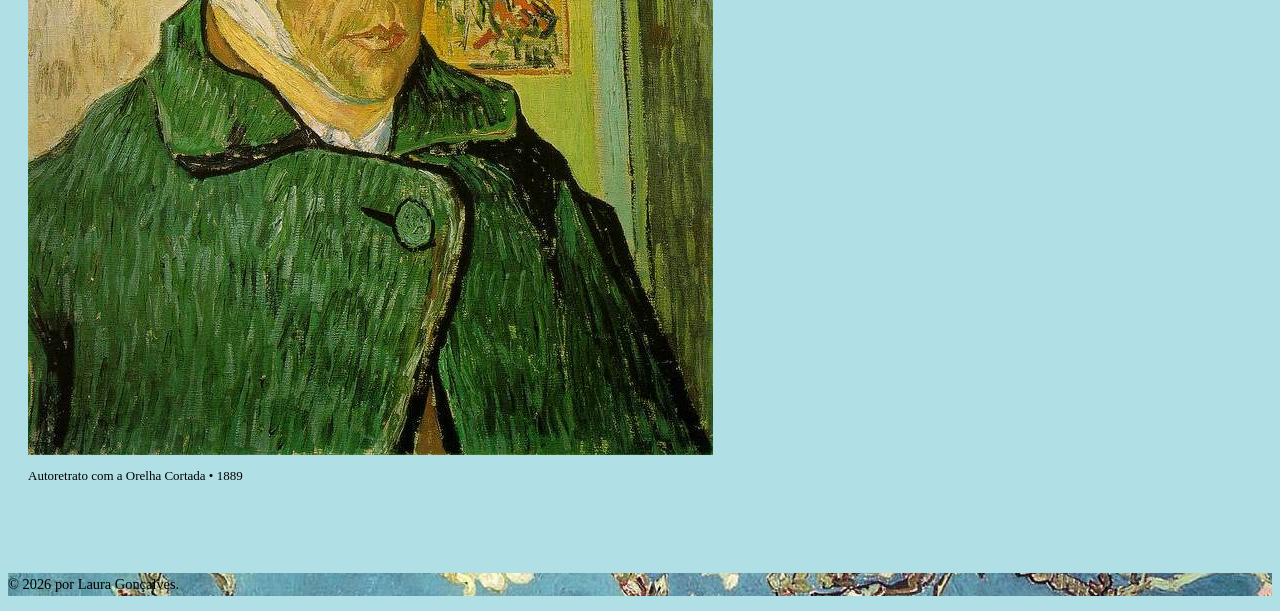
==== commit e9761dec: "Fix image sources and improve HTML structure Updated image sources and corrected HTML structure." ====
--- a/index.html
+++ b/index.html
@@ -10,7 +10,7 @@
     
 <header>
   <div class="assinatura">
-    <img src="Assinatura de Vincent van Gogh">
+    <img src="Vincent_van_Gogh_signature_(Vincent).jpg">
   </div>
 </header>
 
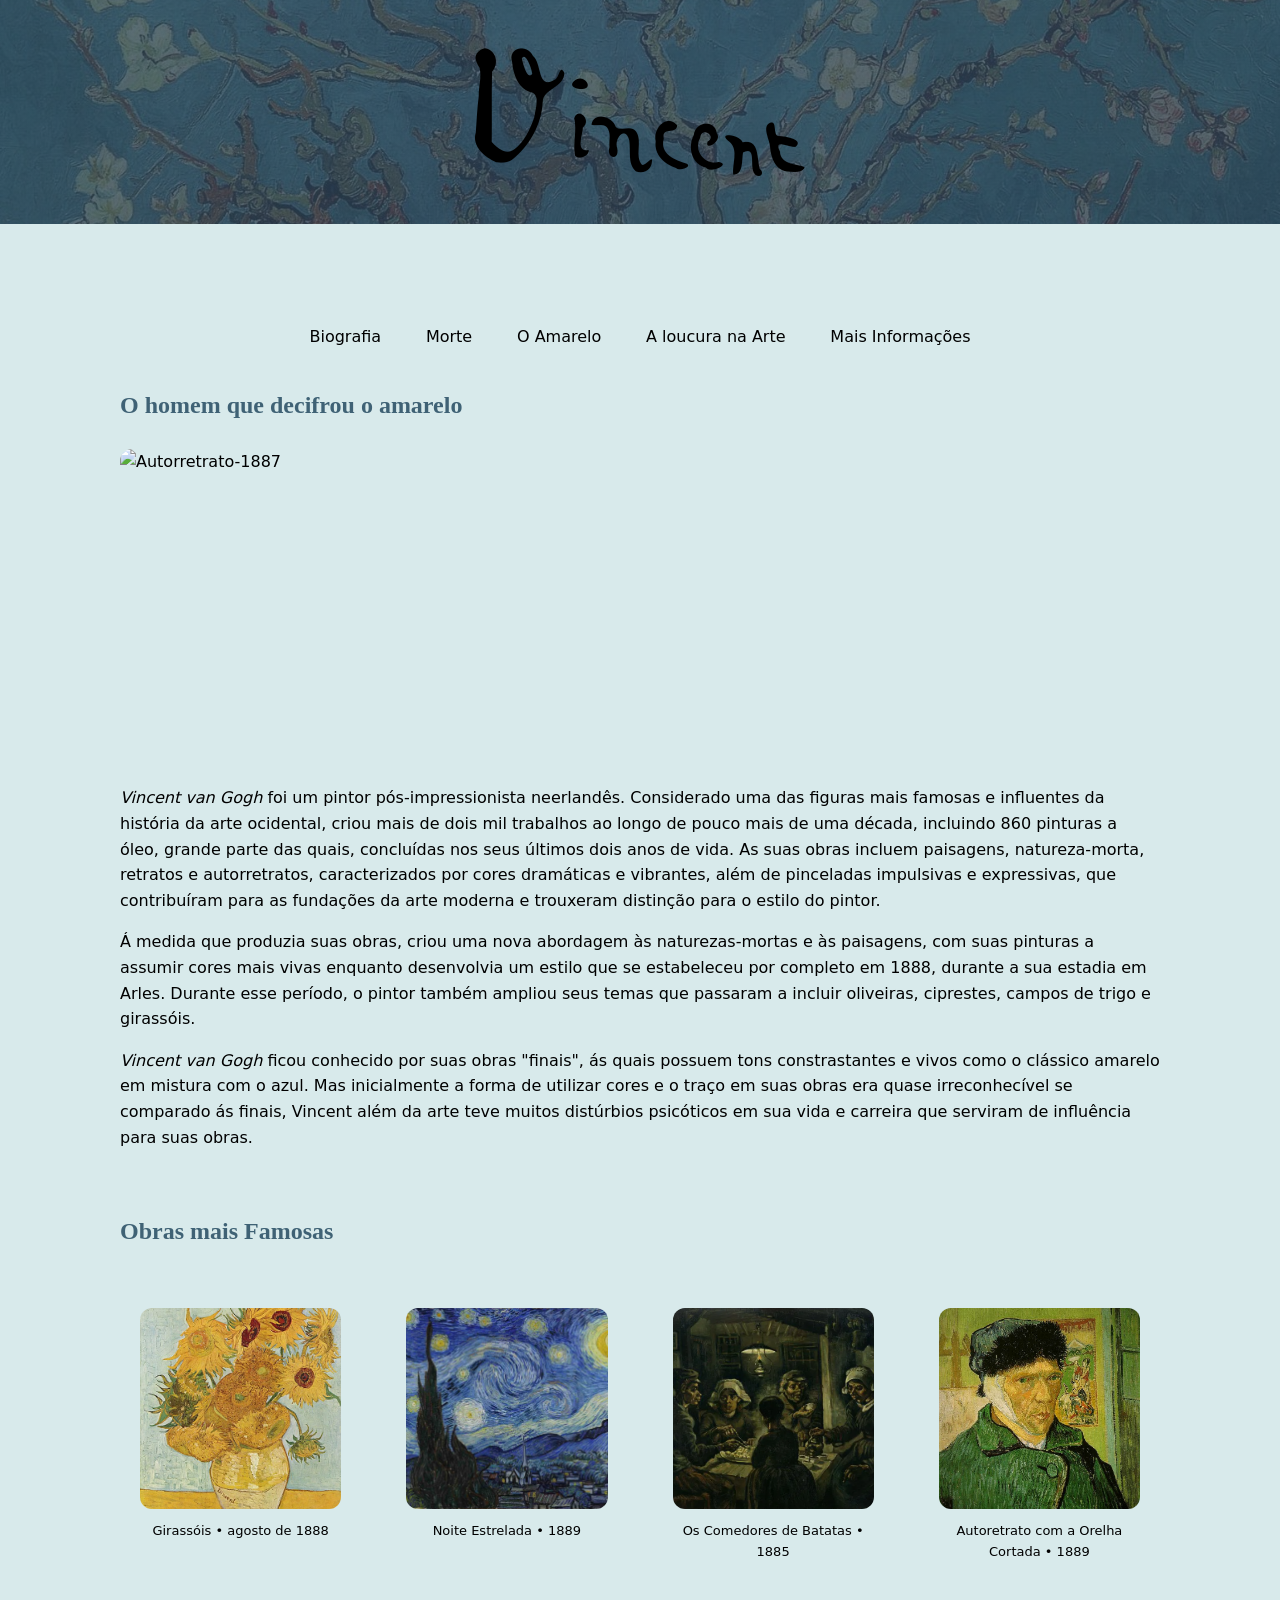
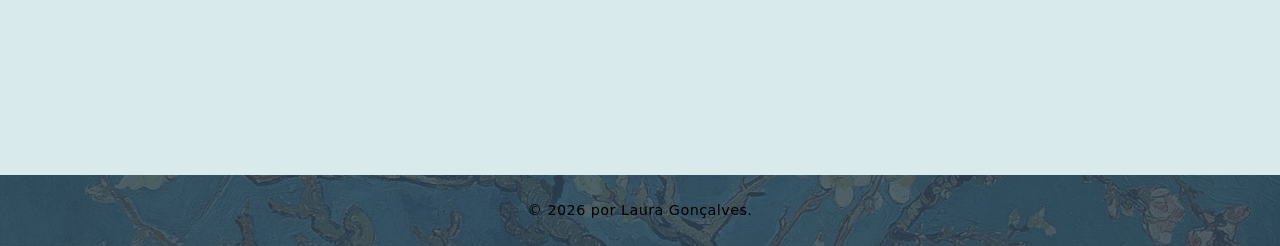
==== commit 4f71b957: "Update index.html" ====
--- a/index.html
+++ b/index.html
@@ -21,7 +21,7 @@
         <a href="morte.html">Morte</a>
         <a href="amarelo.html">O Amarelo</a>
         <a href="loucura.html">A loucura na Arte</a>
-        <a href="Referencia.html">Inspirações</a>
+        <a href="Referencia.html">Mais Informações</a>
     </nav>
   </article>
 
--- a/style.css
+++ b/style.css
@@ -1,199 +1,311 @@
+*{
+  box-sizing: border-box;
+}
+ 
+html {
+  height: 100%;
+}
+
 body {
+  margin: 0;
   line-height: 1.6;
   overflow-wrap: break-word;
-  background-color:	#B0E0E6;
-}
-
+  background-color: var(--azul-acinzentado);
+  color: var(--tinta);
+  font-family: system-ui, -apple-system, "Segoe UI", Roboto, sans-serif;
+  background-color: rgb(216, 234, 235);
+}
+ 
 img {
   max-width: 100%;
   height: auto;
-}
-
+  border-radius: var(--raio);
+  box-shadow: 0 0 0 3px var(--amarelo-palha), 0 8px 20px var(--sombra);
+  margin-block: 0.75rem;
+  transition: transform 0.3s;
+  border-radius: 12px;
+}
+ 
 h1 {
+  font-family: Georgia, "Times New Roman", serif;
   font-size: clamp(1.25rem, 1rem + 1.5vw, 1.5rem);
-}
-
+  color: var(--azul-profundo);
+  text-wrap: balance;
+}
+ 
 h2 {
+  font-family: Georgia, "Times New Roman", serif;
   font-size: clamp(1.25rem, 1rem + 1.5vw, 1.5rem);
-}
-
+  color: #3F6275;
+  padding-bottom: 0.35rem;
+  border-bottom: 2px solid var(--amarelo-palha);
+  text-wrap: balance;
+}
+ 
 header {
-  padding: 0.5rem var(--gutter);
+  display: flex;
+  flex-direction: column;
   justify-content: center;
   align-items: center;
-  background-image: url(fundo.jpg);
-}
-
+  text-align: center;
+  padding: 2.25rem 1rem;
+  color: var(--amarelo-areia);
+  background-image:
+    linear-gradient(rgba(45, 69, 86, 0.78), rgba(45, 69, 86, 0.78)),
+    url(fundo.jpg);
+  background-size: cover;
+  background-position: center;
+  border-bottom: 4px solid var(--amarelo-palha);
+  box-shadow: 0 4px 16px var(--sombra);
+}
+ 
 header h1 {
+  margin: 0;
   font-size: clamp(1.5rem, 1rem + 3vw, 2.1875rem);
-}
-
+  color: var(--amarelo-areia);
+  letter-spacing: 0.02em;
+  text-shadow: 0 2px 6px rgba(0, 0, 0, 0.45);
+}
+ 
 main {
+  width: min(100% - 2rem, 70rem);
+  margin: 1.5rem auto;
+  padding: clamp(1rem, 4vw, 2.5rem);
   font-size: 1rem;
-}
-
-main > *:not(.image) {
-  width: min(100% - 2 * var(--gutter), 80rem);
-  margin-inline: auto;
-}
-
+  background-color: var(--amarelo-areia);
+  border-radius: 18px;
+  box-shadow: 0 10px 28px var(--sombra);
+}
+ 
 main p {
   margin-bottom: 1rem;
-}
-
+  color: var(--tinta);
+}
+ 
+main img {
+  display: block;
+  width: min(100%, 20rem);
+  aspect-ratio: 1 / 1;
+  object-fit: cover;
+  object-position: center 35%;
+}
+ 
+main a {
+  color: #3F6275;
+}
+ 
+main a:hover {
+  color: var(--azul-profundo);
+}
+ 
 footer {
-  padding: 0.75rem var(--gutter);
-  justify-content: center;
+  margin-top: 2rem;
+  padding: 1.5rem 1rem;
+  text-align: center;
   font-size: 0.9rem;
-  background-image: url(fundo.jpg);
-}
-
+  color: var(--amarelo-areia);
+  background-image:
+    linear-gradient(rgba(45, 69, 86, 0.82), rgba(45, 69, 86, 0.82)),
+    url(fundo.jpg);
+  background-size: cover;
+  background-position: center;
+  border-top: 4px solid var(--amarelo-palha);
+}
+ 
+footer p {
+  margin: 0;
+  letter-spacing: 0.03em;
+}
+ 
+article.image {
+  width: min(100% - 2rem, 70rem);
+  margin: 1.25rem auto 0;
+}
+ 
 .nav-links {
   display: flex;
   flex-wrap: wrap;
   justify-content: center;
   gap: 0.25rem 1rem;
-  padding: 0.75rem var(--gutter);
-  margin-bottom: 0;
-}
-
+  padding: 0.5rem 1rem;
+  margin-bottom: 1rem;
+  background-color: var(--azul-profundo);
+  border-radius: 999px;
+  box-shadow: 0 4px 12px var(--sombra);
+}
+ 
 .nav-links a {
   font-size: 1rem;
-  padding: 0.5rem;
-}
-
-
-.bio-content,
+  padding: 0.5rem 0.9rem;
+  color: var(--amarelo-areia);
+  text-decoration: none;
+  border-radius: 999px;
+  transition: background-color 0.2s, color 0.2s;
+}
+ 
+
+.nav-links a:focus-visible {
+  background-color: var(--amarelo-palha);
+  color: var(--tinta);
+}
+ 
+
+button:focus-visible {
+  outline: 3px solid var(--amarelo-palha);
+  outline-offset: 2px;
+}
+ 
+
 .b-content {
+  display: flex;
+  flex-wrap: wrap;
+  align-items: flex-start;
   gap: clamp(1rem, 4vw, 2.5rem);
 }
-
-.bio-content img,
-.b-content img {
-  width: min(100%, 17.5rem);
-  height: auto;
-  aspect-ratio: 1 / 1;
-}
-
-.bio-text,
-.b-text {
+ 
+.b-content label {
+  flex: 1 1 12rem;
+  align-self: center;
+  color: #3F6275;
+  font-style: italic;
+  font-size: 0.9rem;
+}
+ 
+
+.bio-text {
   flex: 1 1 18rem;
   min-width: 0;
   font-size: 1rem;
 }
-
+ 
 .assinatura img {
   display: block;
   max-width: 100%;
   height: auto;
 }
-
+ 
 .obra-grid {
+  display: grid;
   grid-template-columns: repeat(auto-fit, minmax(min(100%, 14rem), 1fr));
   gap: clamp(1rem, 3vw, 1.5625rem);
 }
-
+ 
 .obra-card {
+  margin-bottom: 1rem;
   padding: clamp(0.75rem, 2vw, 1.25rem);
-}
-
+  background-color: var(--azul-nevoa);
+  border-radius: var(--raio);
+  transition: transform 0.3s;
+}
+ 
+.obra-card:hover {
+  transform: translateY(-3px);
+}
+ 
+.obra-card img {
+  width: 100%;
+}
+ 
+.caps {
+  border-radius: var(--raio);
+  transition: transform 0.3s;
+}
+ 
 .obra-card span {
+  display: block;
+  text-align: center;
   font-size: 0.8125rem;
-}
-
+  color: var(--azul-profundo);
+}
+ 
 .loucura img {
-  display: block;
-  width: 100%;
-  max-width: 37.5rem;
-  height: auto;
-  aspect-ratio: 1 / 1;
-  object-fit: cover;
-  margin: 0 auto 1rem;
-}
-
-#ref {
-  padding: 1rem 1.25rem;
-  gap: 1rem;
-  flex-wrap: wrap;
-}
-
-#ref ul {
-  padding-left: 1.25rem;
-  flex: 1 1 15rem;
-  min-width: 0;
-}
-
-#ref li {
-  overflow-wrap: anywhere;
-}
-
+  margin: 0.75rem auto 1rem;
+}
+ 
 .butao {
   min-height: 2.75rem;
-}
-
+  padding: 0.5rem 1.5rem;
+  font-size: 1rem;
+  color: var(--amarelo-areia);
+  background-color: var(--azul-profundo);
+  border: 2px solid var(--amarelo-palha);
+  border-radius: 999px;
+  cursor: pointer;
+  transition: background-color 0.2s, color 0.2s;
+}
+ 
+.butao:hover {
+  background-color: var(--amarelo-palha);
+  color: var(--tinta);
+}
+ 
 #tinoco img {
   display: block;
   width: 100%;
   max-width: 68.75rem;
   height: auto;
   aspect-ratio: 11 / 6;
+  object-fit: cover;
+  object-position: center;
   margin: 1.25rem auto;
 }
-
+ 
 @media (min-width: 100rem) {
   html {
     font-size: 112.5%;
   }
 }
-
+ 
 @media (max-width: 48rem) {
-
+ 
   .nav-links {
     gap: 0;
-  }
-
+    padding: 0.25rem 0.5rem;
+    border-radius: var(--raio);
+  }
+ 
   .nav-links a {
     display: block;
+    width: 100%;
+    text-align: center;
     padding: 0.8rem 0.5rem;
-    border-top: 1px solid rgba(233, 228, 179, 0.25);
-  }
-
+    border-radius: 0;
+    border-top: 1px solid rgba(232, 225, 195, 0.25);
+  }
+ 
+  .nav-links a:first-child {
+    border-top: 0;
+  }
+ 
   .bio-content,
   .b-content {
     flex-direction: column;
     align-items: stretch;
   }
-
+ 
   .bio-content img,
   .b-content img {
-    width: 100%;
-    max-width: 28rem;
     align-self: center;
   }
-
-  .bio-text,
-  .b-text {
+ 
+  .b-text,
+  .bio-text {
     flex: none;
     width: 100%;
   }
-
+ 
   .b-text img {
-    display: block;
     margin-inline: auto;
   }
-
+ 
   .b-content label {
-    display: block;
+    flex: none;
     text-align: center;
     font-size: 0.875rem;
   }
-
+ 
   #ref {
     flex-direction: column;
     gap: 0.5rem;
   }
-
-  #ref ul {
-    flex: none;
-  }
-}
+}
